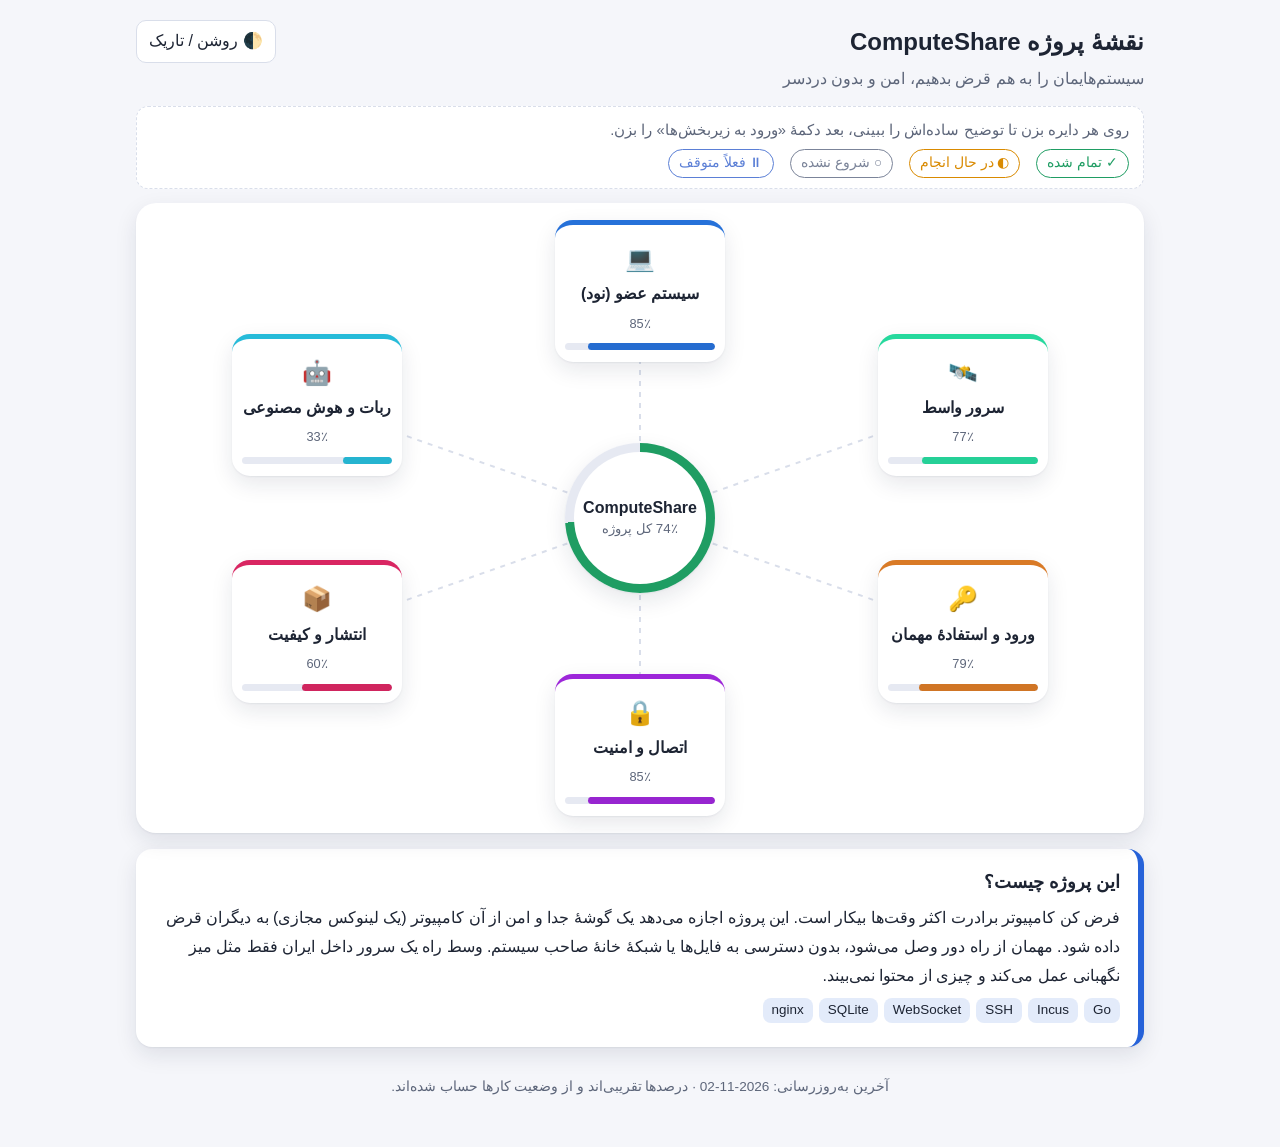
==== docs/project-map.html @ 297debab "ComputeShare: اولین انتشار عمومی سیستم‌هایمان را به هم قرض بدهیم: نود (فضای لینوکسی ایزوله)، سرور وا" ====
<!doctype html>
<html lang="fa" dir="rtl">
<head>
<meta charset="utf-8">
<meta name="viewport" content="width=device-width, initial-scale=1">
<title>نقشهٔ پروژه</title>
<style>
:root{
  --bg:#f5f6fa; --card:#ffffff; --ink:#1d2433; --muted:#5d667a; --line:#d9deea;
  --shadow:0 1px 2px rgba(20,30,60,.06),0 8px 22px rgba(20,30,60,.10);
  --done:#1f9d63; --doing:#d98a00; --todo:#7b8499; --paused:#5b7fd6;
  --track:#e6e9f2;
}
@media (prefers-color-scheme:dark){
  :root:not([data-theme="light"]){
    --bg:#12151d; --card:#1b2030; --ink:#e8ebf4; --muted:#9aa3b8; --line:#2c3350;
    --shadow:0 1px 2px rgba(0,0,0,.4),0 8px 22px rgba(0,0,0,.35);
    --done:#3fc48a; --doing:#f0b33a; --todo:#8f98ad; --paused:#7d9cf0; --track:#2a3148;
  }
}
:root[data-theme="dark"]{
  --bg:#12151d; --card:#1b2030; --ink:#e8ebf4; --muted:#9aa3b8; --line:#2c3350;
  --shadow:0 1px 2px rgba(0,0,0,.4),0 8px 22px rgba(0,0,0,.35);
  --done:#3fc48a; --doing:#f0b33a; --todo:#8f98ad; --paused:#7d9cf0; --track:#2a3148;
}
*{box-sizing:border-box}
body{margin:0;background:var(--bg);color:var(--ink);font-family:Vazirmatn,"Segoe UI",Tahoma,sans-serif;line-height:1.8}
.wrap{max-width:1040px;margin:0 auto;padding:20px 16px 48px}
header{display:flex;align-items:flex-start;justify-content:space-between;gap:12px;margin-bottom:12px}
h1{font-size:1.5rem;margin:0}
.tagline{color:var(--muted);margin:2px 0 0}
.theme{background:var(--card);color:var(--ink);border:1px solid var(--line);border-radius:10px;padding:6px 12px;cursor:pointer;font:inherit}
button{font:inherit}
button:focus-visible,summary:focus-visible{outline:3px solid hsl(220 90% 60%);outline-offset:2px}
.hint{background:var(--card);border:1px dashed var(--line);border-radius:12px;padding:10px 14px;color:var(--muted);font-size:.92rem;margin-bottom:14px}
.legend{display:flex;flex-wrap:wrap;gap:8px 16px;margin-top:6px}
.pill{display:inline-flex;align-items:center;gap:6px;font-size:.85rem;border-radius:999px;padding:1px 10px;border:1px solid currentColor}
.s-done{color:var(--done)} .s-doing{color:var(--doing)} .s-todo{color:var(--todo)} .s-paused{color:var(--paused)}

/* map */
.map{position:relative;aspect-ratio:16/10;min-height:430px;background:var(--card);border-radius:20px;box-shadow:var(--shadow);overflow:hidden}
.map svg{position:absolute;inset:0;width:100%;height:100%}
.map line{stroke:var(--line);stroke-width:2;stroke-dasharray:5 6}
.center,.node{position:absolute;transform:translate(-50%,-50%);border:0;cursor:pointer;text-align:center;color:var(--ink)}
.center{left:50%;top:50%;width:150px;height:150px;border-radius:50%;background:conic-gradient(var(--done) calc(var(--p)*1%),var(--track) 0);padding:9px;box-shadow:var(--shadow)}
.center>span{display:flex;flex-direction:column;align-items:center;justify-content:center;width:100%;height:100%;border-radius:50%;background:var(--card);font-weight:700;padding:8px;line-height:1.4}
.center small{font-weight:400;color:var(--muted)}
.node{width:170px;padding:12px 10px;border-radius:18px;background:var(--card);
  border-top:5px solid hsl(var(--h) 70% 50%);box-shadow:var(--shadow);transition:transform .15s,box-shadow .15s}
.node:hover,.node[aria-pressed="true"]{transform:translate(-50%,-50%) scale(1.06);box-shadow:0 10px 28px hsl(var(--h) 70% 40% / .28)}
.node .ic{font-size:1.5rem;display:block}
.node b{display:block;font-size:.98rem}
.node .pct{font-size:.8rem;color:var(--muted)}
.bar{height:7px;border-radius:99px;background:var(--track);overflow:hidden;margin-top:6px}
.bar i{display:block;height:100%;border-radius:99px;background:hsl(var(--h) 70% 48%)}

/* panel */
.panel{margin-top:16px;background:var(--card);border-radius:16px;box-shadow:var(--shadow);padding:16px 18px;border-right:6px solid hsl(var(--h,220) 70% 50%)}
.panel h2{margin:0 0 4px;font-size:1.15rem}
.panel p{margin:6px 0}
.chips{display:flex;flex-wrap:wrap;gap:6px;margin:8px 0}
.chip{background:hsl(var(--h,220) 70% 50% / .13);color:var(--ink);border-radius:8px;padding:0 9px;font-size:.84rem;direction:ltr;unicode-bidi:isolate}
.go{background:hsl(var(--h,220) 70% 45%);color:#fff;border:0;border-radius:12px;padding:8px 18px;cursor:pointer;margin-top:8px}
.go:hover{filter:brightness(1.1)}

/* group view */
.back{background:var(--card);color:var(--ink);border:1px solid var(--line);border-radius:10px;padding:6px 14px;cursor:pointer;margin-bottom:12px}
.ghead{border-radius:18px;background:var(--card);box-shadow:var(--shadow);padding:16px 18px;border-top:6px solid hsl(var(--h) 70% 50%);margin-bottom:14px}
.ghead h2{margin:0;font-size:1.3rem}
.items{display:grid;grid-template-columns:repeat(auto-fill,minmax(300px,1fr));gap:12px}
details.item{background:var(--card);border-radius:14px;box-shadow:var(--shadow);border-right:5px solid hsl(var(--h) 70% 50%);padding:10px 14px}
details.item summary{cursor:pointer;list-style:none;display:flex;flex-wrap:wrap;align-items:center;gap:8px;justify-content:space-between}
details.item summary::-webkit-details-marker{display:none}
details.item summary b{font-size:1rem}
details.item .more{margin-top:8px;border-top:1px solid var(--line);padding-top:8px}
.next{color:var(--muted);font-size:.9rem}
footer{margin-top:28px;color:var(--muted);font-size:.85rem;text-align:center}

@media (max-width:720px){
  .map{aspect-ratio:auto;min-height:0;display:flex;flex-direction:column;align-items:stretch;gap:12px;padding:16px}
  .map svg{display:none}
  .center,.node{position:static;transform:none;width:auto}
  .center{align-self:center;width:150px;height:150px}
  .node:hover,.node[aria-pressed="true"]{transform:none}
  .items{grid-template-columns:1fr}
}
@media (prefers-reduced-motion:reduce){*{transition:none!important}}
</style>
</head>
<body>
<div class="wrap">
  <header>
    <div><h1 id="title"></h1><p class="tagline" id="tagline"></p></div>
    <button class="theme" id="theme" type="button">🌓 روشن / تاریک</button>
  </header>
  <div id="app"></div>
  <footer id="foot"></footer>
</div>

<script type="application/json" id="pm-data">{
 "title": "نقشهٔ پروژه ComputeShare",
 "shortName": "ComputeShare",
 "tagline": "سیستم‌هایمان را به هم قرض بدهیم، امن و بدون دردسر",
 "updated": "2026-11-02",
 "about": "فرض کن کامپیوتر برادرت اکثر وقت‌ها بیکار است. این پروژه اجازه می‌دهد یک گوشهٔ جدا و امن از آن کامپیوتر (یک لینوکس مجازی) به دیگران قرض داده شود. مهمان از راه دور وصل می‌شود، بدون دسترسی به فایل‌ها یا شبکهٔ خانهٔ صاحب سیستم. وسط راه یک سرور داخل ایران فقط مثل میز نگهبانی عمل می‌کند و چیزی از محتوا نمی‌بیند.",
 "tech": [
  "Go",
  "Incus",
  "SSH",
  "WebSocket",
  "SQLite",
  "nginx"
 ],
 "groups": [
  {
   "id": "node",
   "name": "سیستم عضو (نود)",
   "icon": "💻",
   "hue": 215,
   "plain": "کامپیوتر قرض‌دهنده. روی آن برنامهٔ csnode نصب می‌شود و یک لینوکس جدا برای مهمان‌ها می‌سازد. صاحب سیستم همیشه کنترل دارد.",
   "tech": [
    "csnode",
    "Incus",
    "WSL2",
    "Go"
   ],
   "items": [
    {
     "name": "فضای جدا و امن",
     "plain": "یک لینوکس کامل ولی محبوس داخل سیستم عضو ساخته می‌شود. مهمان فقط همین را می‌بیند، نه فایل‌های شخصی صاحب سیستم را.",
     "tech": [
      "Incus"
     ],
     "status": "done",
     "progress": 100,
     "next": ""
    },
    {
     "name": "کنترل‌های صاحب سیستم",
     "plain": "خاموش و روشن کردن اشتراک، تعیین سقف منابع، مسدود کردن آدرس‌ها و کلید اضطراری که همه‌چیز را فوراً قطع می‌کند.",
     "tech": [
      "csnode stop",
      "csnode block"
     ],
     "status": "done",
     "progress": 100,
     "next": ""
    },
    {
     "name": "پنل محلی صاحب سیستم",
     "plain": "یک صفحهٔ وب روی خود سیستم که صاحب آن وضعیت را می‌بیند و تنظیمات را عوض می‌کند.",
     "tech": [
      "Go",
      "HTML"
     ],
     "status": "done",
     "progress": 100,
     "next": ""
    },
    {
     "name": "فضای جدا برای هر کاربر",
     "plain": "الان همهٔ مهمان‌ها یک فضا را شریک‌اند. قرار است هر مهمان فضای شخصی و ماندگار خودش را داشته باشد.",
     "tech": [
      "SSH gateway"
     ],
     "status": "doing",
     "progress": 85,
     "next": "آزمون روی یک سیستم Incus واقعی"
    },
    {
     "name": "نصب امن و سخت‌تر کردن",
     "plain": "نصب از میرور با بسته‌های امضاشده، بستن شبکه‌های داخلی روی مهمان و سقف تعداد اتصال‌ها.",
     "tech": [
      "apt",
      "Ed25519"
     ],
     "status": "doing",
     "progress": 80,
     "next": "آزمون با میرور دست‌کاری‌شده"
    },
    {
     "name": "ویندوز و WSL2",
     "plain": "روی ویندوز اول یک لینوکس کوچک (WSL2) گذاشته می‌شود و Incus داخل آن اجرا می‌شود. نصاب ویندوز هنوز روی سخت‌افزار واقعی امتحان نشده.",
     "tech": [
      "WSL2",
      "Inno Setup"
     ],
     "status": "doing",
     "progress": 70,
     "next": "ساخت و آزمون نصاب روی ویندوز تمیز"
    },
    {
     "name": "کارت گرافیک در فضا",
     "plain": "مهمان بتواند از کارت گرافیک NVIDIA سیستم عضو برای هوش مصنوعی استفاده کند.",
     "tech": [
      "NVIDIA",
      "Incus GPU"
     ],
     "status": "doing",
     "progress": 60,
     "next": "آزمون روی سخت‌افزار واقعی"
    },
    {
     "name": "راه‌اندازی یک‌دستوری",
     "plain": "صاحب سیستم فقط یک دستور (setup) بزند و بقیه خودکار انجام شود.",
     "tech": [
      "csnode setup"
     ],
     "status": "doing",
     "progress": 85,
     "next": "آزمون پذیرش"
    }
   ]
  },
  {
   "id": "server",
   "name": "سرور واسط",
   "icon": "🛰️",
   "hue": 160,
   "plain": "مرکز تلفن شبکه، داخل ایران. نودها را ثبت می‌کند و مهمان‌ها را به نود درست می‌رساند. هیچ کدی اجرا نمی‌کند و محتوای ارتباط را نمی‌بیند.",
   "tech": [
    "csbroker",
    "SQLite",
    "nginx",
    "Go"
   ],
   "items": [
    {
     "name": "ثبت و فهرست نودها",
     "plain": "نودها ثبت می‌شوند و فهرست آن‌ها با آمار بار و سخت‌افزار دیده می‌شود.",
     "tech": [
      "SQLite"
     ],
     "status": "done",
     "progress": 100,
     "next": ""
    },
    {
     "name": "پنل مدیریت سرور",
     "plain": "صفحهٔ وب برای مدیر: دیدن نودها، رویدادها و مدیریت دسترسی‌ها.",
     "tech": [
      "Go",
      "HTML"
     ],
     "status": "done",
     "progress": 100,
     "next": ""
    },
    {
     "name": "محافظت در برابر سوءاستفاده",
     "plain": "محدودیت تعداد درخواست و مسدود کردن مهاجم‌ها.",
     "tech": [
      "rate limit"
     ],
     "status": "done",
     "progress": 100,
     "next": ""
    },
    {
     "name": "ورود دومرحله‌ای مدیر",
     "plain": "علاوه بر رمز، یک کد شش‌رقمی از برنامهٔ احراز هویت هم لازم است. کد و تست‌ها آماده‌اند.",
     "tech": [
      "TOTP"
     ],
     "status": "doing",
     "progress": 90,
     "next": "فعال‌سازی روی سرور واقعی بعد از استقرار"
    },
    {
     "name": "میرور داخل ایران",
     "plain": "یک کپی از فایل‌های نصب روی سرور داخلی تا بدون اینترنت جهانی هم بشود نصب کرد.",
     "tech": [
      "nginx",
      "sync.sh"
     ],
     "status": "doing",
     "progress": 60,
     "next": "لینک نصب هنوز جواب نمی‌دهد"
    },
    {
     "name": "استقرار نسخهٔ جدید روی سرور واقعی",
     "plain": "گذاشتن نسخهٔ امضاشده روی سرور واقعی، با پشتیبان و راه برگشت. فقط با تأیید مالک.",
     "tech": [
      "systemd"
     ],
     "status": "todo",
     "progress": 10,
     "next": "اول انتشار نسخهٔ امضاشده"
    }
   ]
  },
  {
   "id": "guest",
   "name": "ورود و استفادهٔ مهمان",
   "icon": "🔑",
   "hue": 28,
   "plain": "کاری که مهمان می‌کند تا به یک نود وصل شود. با ابزار cs یا با ssh معمولی.",
   "tech": [
    "cs",
    "SSH"
   ],
   "items": [
    {
     "name": "ورود با SSH",
     "plain": "با یک دستور ssh ساده و استاندارد وارد فضای نود می‌شوی. ویرایشگرها و ابزارهای هوش مصنوعی هم همین را بلدند.",
     "tech": [
      "SSH"
     ],
     "status": "done",
     "progress": 100,
     "next": ""
    },
    {
     "name": "ابزار cs",
     "plain": "تنظیمات ssh را خودکار می‌نویسد و هویت نود را بررسی می‌کند تا کسی جای آن را نگیرد.",
     "tech": [
      "cs"
     ],
     "status": "done",
     "progress": 100,
     "next": ""
    },
    {
     "name": "اتصال ساده‌تر با دعوت‌نامه",
     "plain": "مهمان با یک دعوت‌نامه و یک دستور وصل شود، بدون تنظیم دستی.",
     "tech": [
      "cs setup"
     ],
     "status": "doing",
     "progress": 85,
     "next": "آزمون پذیرش"
    },
    {
     "name": "تست سرعت و سلامت نود",
     "plain": "قبل از استفاده بفهمی نود سالم و سریع است یا نه.",
     "tech": [
      "cs bench"
     ],
     "status": "doing",
     "progress": 90,
     "next": "تأیید توضیح ساده"
    },
    {
     "name": "پنل اعضا",
     "plain": "صفحهٔ وب برای اعضا: آدرس سرور، نقش‌ها، رمز و کلیدها و مدیریت سرویس‌ها.",
     "tech": [
      "HTML"
     ],
     "status": "doing",
     "progress": 20,
     "next": "فقط فهرست مسدودی ساخته شده"
    }
   ]
  },
  {
   "id": "link",
   "name": "اتصال و امنیت",
   "icon": "🔒",
   "hue": 280,
   "plain": "راهی که نود و سرور به هم وصل می‌شوند و راهی که امنیت حفظ می‌شود.",
   "tech": [
    "WSS",
    "yamux",
    "SSH"
   ],
   "items": [
    {
     "name": "تونل خروجی",
     "plain": "نود خودش به سرور وصل می‌شود، پس نیازی به باز کردن پورت مودم نیست و پشت مودم خانگی هم کار می‌کند.",
     "tech": [
      "WebSocket",
      "yamux"
     ],
     "status": "done",
     "progress": 100,
     "next": ""
    },
    {
     "name": "رمزنگاری سرتاسری",
     "plain": "رمزنگاری مستقیم بین مهمان و نود است. سرور فقط بایت‌های رمزشده را رد می‌کند.",
     "tech": [
      "SSH"
     ],
     "status": "done",
     "progress": 100,
     "next": ""
    },
    {
     "name": "اتصال پایدار",
     "plain": "قطع‌شدن‌های دوره‌ای تونل و مشکل DNS در WSL کم شود.",
     "tech": [
      "keepalive"
     ],
     "status": "doing",
     "progress": 70,
     "next": "تنظیم .wslconfig و زمان‌های nginx"
    },
    {
     "name": "پاکسازی نشست‌های مرده",
     "plain": "اتصال‌های رهاشده و گیرکرده خودکار جمع شوند و فهرست «چه کسی وصل است» درست باشد.",
     "tech": [
      "sessions"
     ],
     "status": "doing",
     "progress": 90,
     "next": "دیدن نتیجه روی سرور واقعی"
    },
    {
     "name": "سقف منابع واقعی",
     "plain": "اگر صاحب سیستم ۴ هسته و ۸ گیگ رم داده، مهمان واقعاً بیشتر نبیند و بیشتر مصرف نکند.",
     "tech": [
      "lxcfs",
      "quota"
     ],
     "status": "doing",
     "progress": 65,
     "next": "سهمیهٔ دیسک با استخر btrfs"
    }
   ]
  },
  {
   "id": "release",
   "name": "انتشار و کیفیت",
   "icon": "📦",
   "hue": 340,
   "plain": "اطمینان از اینکه نسخه‌ها دست‌کاری نشده‌اند و کار منظم و قابل ردیابی است.",
   "tech": [
    "Ed25519",
    "GitHub",
    "RODO",
    "Graphify"
   ],
   "items": [
    {
     "name": "امضای نسخه‌ها",
     "plain": "هر نسخه با یک کلید خصوصی امضا می‌شود و نصاب فقط فایل امضاشده را قبول می‌کند. کلید جدید ساخته شد؛ اولین نسخهٔ امضاشده مانده.",
     "tech": [
      "Ed25519"
     ],
     "status": "doing",
     "progress": 70,
     "next": "اجرای اسکریپت انتشار با رمز کلید"
    },
    {
     "name": "ردیابی نسخه‌ها روی GitHub",
     "plain": "کد روی GitHub است و باید هر نسخه یک برچسب و امضا داشته باشد.",
     "tech": [
      "GitHub",
      "release.sh"
     ],
     "status": "doing",
     "progress": 60,
     "next": "برچسب v0.2.0 و انتشار"
    },
    {
     "name": "تست نهایی سرتاسری",
     "plain": "یک آزمون کامل از نصب تا ورود مهمان، برای پیدا کردن باگ‌های آخر.",
     "tech": [
      "e2e"
     ],
     "status": "todo",
     "progress": 10,
     "next": "بعد از استقرار"
    },
    {
     "name": "روش کار و نقشهٔ کد",
     "plain": "برنامه‌ریزی با کارت‌های RODO و نقشهٔ خودکار کد با Graphify تا هر جلسه از جای قبل ادامه پیدا کند.",
     "tech": [
      "RODO",
      "Graphify"
     ],
     "status": "done",
     "progress": 100,
     "next": ""
    }
   ]
  },
  {
   "id": "ai",
   "name": "ربات و هوش مصنوعی",
   "icon": "🤖",
   "hue": 190,
   "plain": "کاربردهای نمونه: ربات‌هایی که از کارت گرافیک نود استفاده می‌کنند.",
   "tech": [
    "Telegram",
    "Whisper",
    "Ollama"
   ],
   "items": [
    {
     "name": "ربات نمونهٔ صدا به متن",
     "plain": "یک ربات نمونه که پیام صوتی را به متن تبدیل می‌کند، به‌همراه راهنما برای ابزارهای هوش مصنوعی.",
     "tech": [
      "Whisper"
     ],
     "status": "doing",
     "progress": 60,
     "next": "اجرای واقعی با کارت گرافیک"
    },
    {
     "name": "سناریوی کامل ربات",
     "plain": "ربات تلگرام یا بله با چند ایجنت که روی نود کار می‌کنند.",
     "tech": [
      "Telegram",
      "Bale"
     ],
     "status": "doing",
     "progress": 40,
     "next": "فاز ۶ سناریو"
    },
    {
     "name": "مدل‌های آماده در میرور",
     "plain": "مدل‌های هوش مصنوعی از قبل در میرور ایران باشند. به تصمیم تو فعلاً اجرا نمی‌شود.",
     "tech": [
      "Ollama"
     ],
     "status": "paused",
     "progress": 0,
     "next": "فعلاً اجرا نشود"
    }
   ]
  }
 ]
}</script>
<script>
const D=JSON.parse(document.getElementById('pm-data').textContent);
const ST={done:['✓','تمام شده'],doing:['◐','در حال انجام'],todo:['○','شروع نشده'],paused:['⏸','فعلاً متوقف']};
function el(t,a={},...c){const e=document.createElement(t);for(const[k,v]of Object.entries(a)){
  if(k==='class')e.className=v;else if(k.startsWith('on'))e.addEventListener(k.slice(2),v);else e.setAttribute(k,v);}
  for(const x of c.flat()){if(x==null)continue;e.append(x&&x.nodeType?x:document.createTextNode(x));}return e;}
const avg=a=>a.length?Math.round(a.reduce((s,x)=>s+x,0)/a.length):0;
const gp=g=>avg(g.items.map(i=>i.progress));
const total=()=>avg(D.groups.flatMap(g=>g.items.map(i=>i.progress)));
const pill=s=>el('span',{class:'pill s-'+s},ST[s][0]+' '+ST[s][1]);
const chips=l=>el('div',{class:'chips'},(l||[]).map(t=>el('span',{class:'chip'},t)));
const hue=g=>'--h:'+g.hue;
const app=document.getElementById('app');
let selected=null;

document.getElementById('title').textContent=D.title;
document.getElementById('tagline').textContent=D.tagline||'';
document.title=D.title;
document.getElementById('foot').textContent='آخرین به‌روزرسانی: '+D.updated+' · درصدها تقریبی‌اند و از وضعیت کارها حساب شده‌اند.';

function renderMap(){
  app.replaceChildren();
  app.append(el('div',{class:'hint'},
    'روی هر دایره بزن تا توضیح ساده‌اش را ببینی، بعد دکمهٔ «ورود به زیربخش‌ها» را بزن.',
    el('div',{class:'legend'},Object.keys(ST).map(pill))));
  const n=D.groups.length, map=el('div',{class:'map'});
  const svg=document.createElementNS('http://www.w3.org/2000/svg','svg');
  svg.setAttribute('aria-hidden','true');
  const nodes=[];
  D.groups.forEach((g,i)=>{
    const a=-Math.PI/2+i*2*Math.PI/n, x=50+37*Math.cos(a), y=50+36*Math.sin(a);
    const ln=document.createElementNS('http://www.w3.org/2000/svg','line');
    ln.setAttribute('x1','50%');ln.setAttribute('y1','50%');ln.setAttribute('x2',x+'%');ln.setAttribute('y2',y+'%');
    svg.append(ln);
    nodes.push(el('button',{class:'node',type:'button','aria-pressed':String(selected===g.id),
      style:hue(g)+';left:'+x+'%;top:'+y+'%',
      onclick:()=>{selected=g.id;renderMap();document.getElementById('panel').scrollIntoView({block:'nearest',behavior:'smooth'});}},
      el('span',{class:'ic','aria-hidden':'true'},g.icon||'●'),el('b',{},g.name),
      el('span',{class:'pct'},gp(g)+'٪'),el('div',{class:'bar'},el('i',{style:'width:'+gp(g)+'%'}))));
  });
  const c=el('button',{class:'center',type:'button',style:'--p:'+total(),
    onclick:()=>{selected='_about';renderMap();}},
    el('span',{},D.shortName||D.title,el('small',{},total()+'٪ کل پروژه')));
  map.append(svg,c,...nodes);app.append(map);
  const panel=el('div',{class:'panel',id:'panel'});
  if(selected==='_about'||!selected){
    panel.append(el('h2',{},'این پروژه چیست؟'),el('p',{},D.about||''),chips(D.tech));
  }else{
    const g=D.groups.find(x=>x.id===selected);
    panel.setAttribute('style',hue(g));
    panel.append(el('h2',{},g.icon+' '+g.name),el('p',{},g.plain),chips(g.tech),
      el('p',{class:'next'},g.items.length+' زیربخش · '+gp(g)+'٪ پیشرفت'),
      el('button',{class:'go',type:'button',onclick:()=>show(g.id)},'ورود به زیربخش‌ها ←'));
  }
  app.append(panel);
}
function renderGroup(g){
  app.replaceChildren();
  app.append(el('button',{class:'back',type:'button',onclick:()=>show(null)},'→ بازگشت به نقشه'));
  app.append(el('div',{class:'ghead',style:hue(g)},el('h2',{},g.icon+' '+g.name),el('p',{},g.plain),chips(g.tech),
    el('div',{class:'bar'},el('i',{style:'width:'+gp(g)+'%'}))));
  const wrap=el('div',{class:'items'});
  g.items.forEach(it=>{
    wrap.append(el('details',{class:'item',style:hue(g)},
      el('summary',{},el('b',{},it.name),el('span',{},pill(it.status),' ',it.progress+'٪')),
      el('div',{class:'more'},el('p',{},it.plain),chips(it.tech),
        el('div',{class:'bar'},el('i',{style:'width:'+it.progress+'%'})),
        it.next?el('p',{class:'next'},'قدم بعدی: '+it.next):null)));
  });
  app.append(wrap);window.scrollTo(0,0);
}
function show(id){
  try{location.hash=id?'#g-'+id:'';}catch(e){}
  const g=id&&D.groups.find(x=>x.id===id);
  g?renderGroup(g):renderMap();
}
function route(){const m=/^#g-(.+)$/.exec(location.hash);show(m?m[1]:null);}
addEventListener('hashchange',route);route();
document.getElementById('theme').addEventListener('click',()=>{
  const r=document.documentElement,dark=matchMedia('(prefers-color-scheme:dark)').matches;
  const cur=r.dataset.theme||(dark?'dark':'light');r.dataset.theme=cur==='dark'?'light':'dark';
});
</script>
</body>
</html>
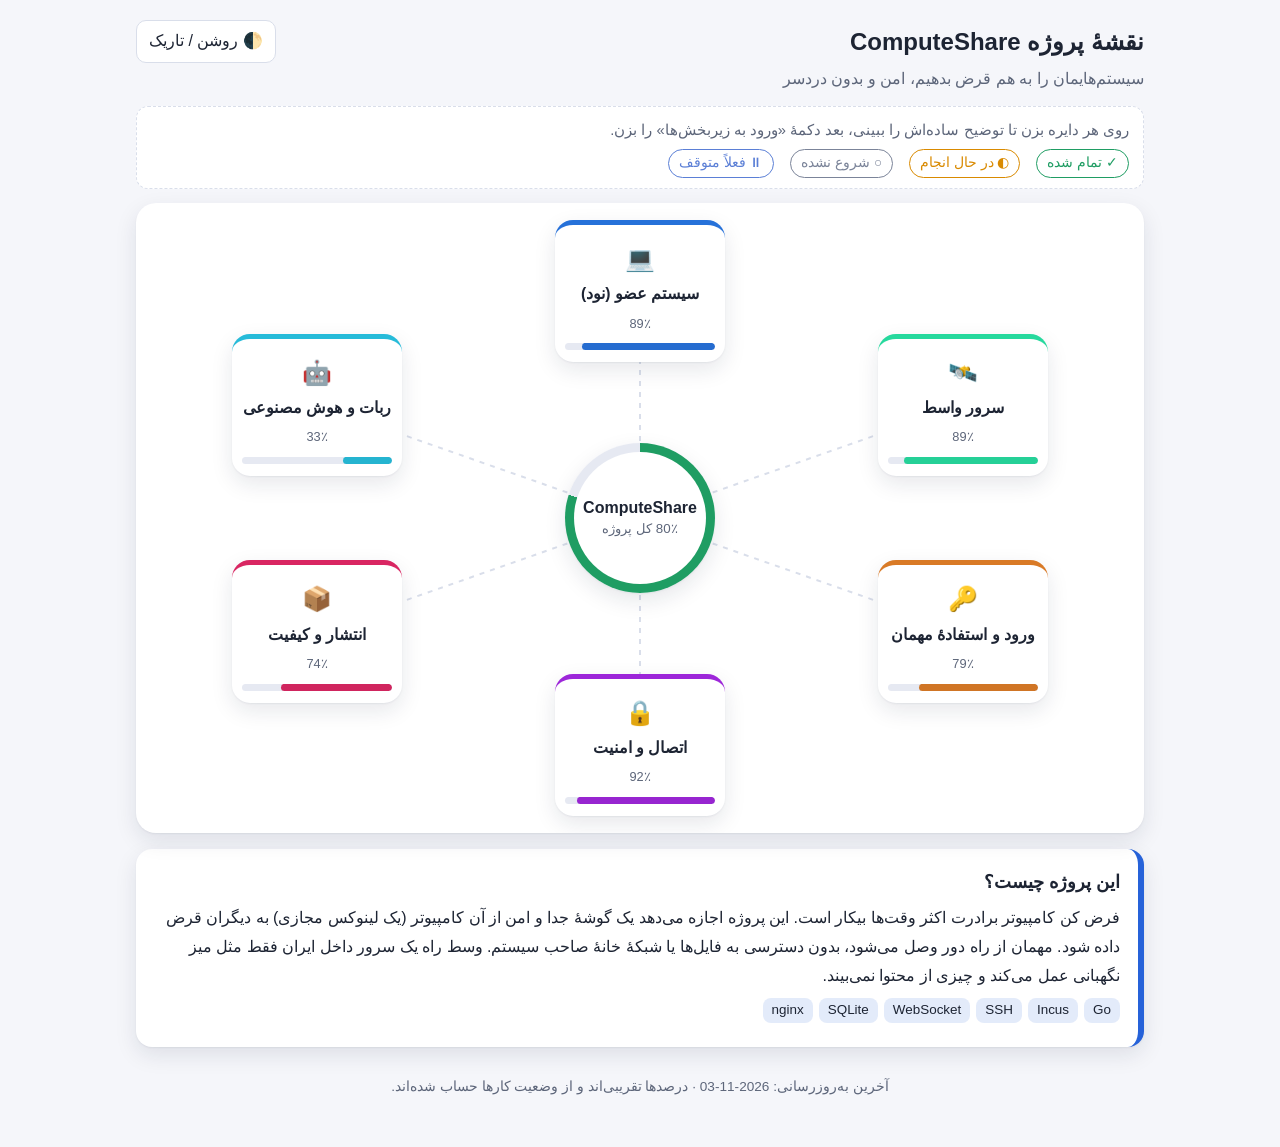
==== commit d213a086: "ComputeShare: آمادهٔ نسخهٔ ۰٫۲٫۱ - سقف واقعی رم، دیسک (۲۰ گیگ روی دیسک حلقه‌ای) و پردازنده داخل فضا " ====
--- a/docs/project-map.html
+++ b/docs/project-map.html
@@ -101,7 +101,7 @@
  "title": "نقشهٔ پروژه ComputeShare",
  "shortName": "ComputeShare",
  "tagline": "سیستم‌هایمان را به هم قرض بدهیم، امن و بدون دردسر",
- "updated": "2026-11-02",
+ "updated": "2026-11-03",
  "about": "فرض کن کامپیوتر برادرت اکثر وقت‌ها بیکار است. این پروژه اجازه می‌دهد یک گوشهٔ جدا و امن از آن کامپیوتر (یک لینوکس مجازی) به دیگران قرض داده شود. مهمان از راه دور وصل می‌شود، بدون دسترسی به فایل‌ها یا شبکهٔ خانهٔ صاحب سیستم. وسط راه یک سرور داخل ایران فقط مثل میز نگهبانی عمل می‌کند و چیزی از محتوا نمی‌بیند.",
  "tech": [
   "Go",
@@ -191,14 +191,14 @@
     },
     {
      "name": "کارت گرافیک در فضا",
-     "plain": "مهمان بتواند از کارت گرافیک NVIDIA سیستم عضو برای هوش مصنوعی استفاده کند.",
+     "plain": "مهمان بتواند از کارت گرافیک NVIDIA سیستم عضو برای هوش مصنوعی استفاده کند. روی WSL2 واقعی (GTX 1660 Ti) کار کرد.",
      "tech": [
       "NVIDIA",
       "Incus GPU"
      ],
      "status": "doing",
-     "progress": 60,
-     "next": "آزمون روی سخت‌افزار واقعی"
+     "progress": 90,
+     "next": "آزمون با ربات و ثبت در یک انتشار جدید"
     },
     {
      "name": "راه‌اندازی یک‌دستوری",
@@ -279,13 +279,13 @@
     },
     {
      "name": "استقرار نسخهٔ جدید روی سرور واقعی",
-     "plain": "گذاشتن نسخهٔ امضاشده روی سرور واقعی، با پشتیبان و راه برگشت. فقط با تأیید مالک.",
+     "plain": "نسخهٔ امضاشدهٔ v0.2.0 روی سرور واقعی نصب شد، با پشتیبان و راه برگشت. نود لپ‌تاپ هم ارتقا یافت.",
      "tech": [
       "systemd"
      ],
-     "status": "todo",
-     "progress": 10,
-     "next": "اول انتشار نسخهٔ امضاشده"
+     "status": "doing",
+     "progress": 85,
+     "next": "باز کردن مسیر /v1/version در nginx و فعال‌سازی ورود دومرحله‌ای"
     }
    ]
   },
@@ -407,14 +407,14 @@
     },
     {
      "name": "سقف منابع واقعی",
-     "plain": "اگر صاحب سیستم ۴ هسته و ۸ گیگ رم داده، مهمان واقعاً بیشتر نبیند و بیشتر مصرف نکند.",
+     "plain": "اگر صاحب سیستم ۲ هسته و ۴ گیگ رم و ۲۰ گیگ دیسک داده، مهمان داخل فضا دقیقاً همین‌ها را می‌بیند و بیشتر نمی‌تواند بگیرد (روی WSL آزموده شد).",
      "tech": [
       "lxcfs",
       "quota"
      ],
-     "status": "doing",
-     "progress": 65,
-     "next": "سهمیهٔ دیسک با استخر btrfs"
+     "status": "done",
+     "progress": 100,
+     "next": ""
     }
    ]
   },
@@ -433,24 +433,24 @@
    "items": [
     {
      "name": "امضای نسخه‌ها",
-     "plain": "هر نسخه با یک کلید خصوصی امضا می‌شود و نصاب فقط فایل امضاشده را قبول می‌کند. کلید جدید ساخته شد؛ اولین نسخهٔ امضاشده مانده.",
+     "plain": "هر نسخه با یک کلید خصوصی امضا می‌شود و نصاب فقط فایل امضاشده را قبول می‌کند. نسخهٔ v0.2.0 با کلید جدید امضا و منتشر شد.",
      "tech": [
       "Ed25519"
      ],
      "status": "doing",
-     "progress": 70,
-     "next": "اجرای اسکریپت انتشار با رمز کلید"
+     "progress": 95,
+     "next": "آزمون امضا روی نصب‌کنندهٔ ویندوز و نگه‌داری پشتیبان آفلاین کلید"
     },
     {
      "name": "ردیابی نسخه‌ها روی GitHub",
-     "plain": "کد روی GitHub است و باید هر نسخه یک برچسب و امضا داشته باشد.",
+     "plain": "کد روی مخزن عمومی GitHub است و نسخهٔ v0.2.0 با برچسب، فایل‌ها و امضا منتشر شده.",
      "tech": [
       "GitHub",
       "release.sh"
      ],
      "status": "doing",
-     "progress": 60,
-     "next": "برچسب v0.2.0 و انتشار"
+     "progress": 90,
+     "next": "ثبت نسخهٔ روی سرور واقعی در راهنمای استقرار"
     },
     {
      "name": "تست نهایی سرتاسری",
